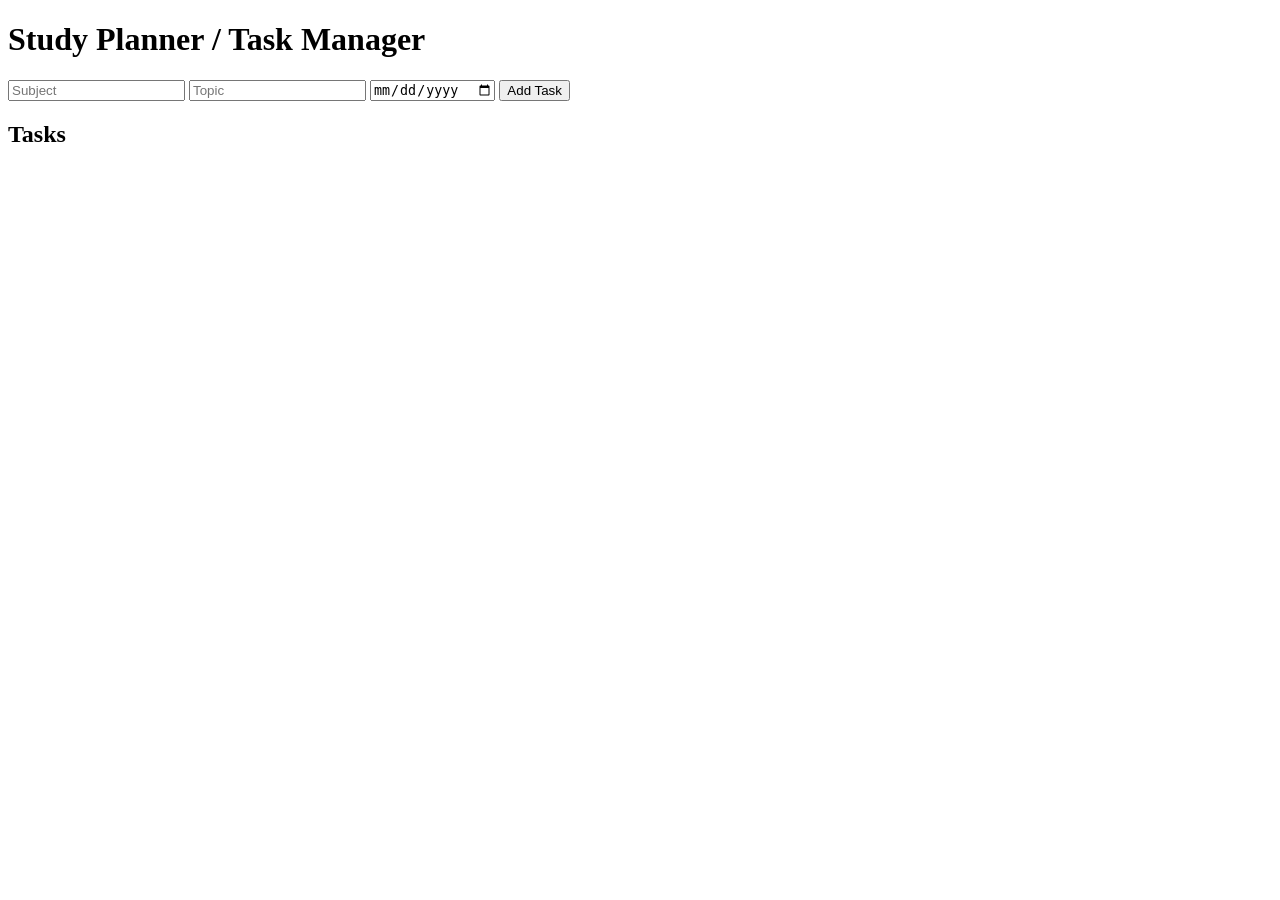
==== index.html @ a9ab7b7a "Create index.html" ====
<!DOCTYPE html>
<html lang="en">
<head>
    <meta charset="UTF-8">
    <meta name="viewport" content="width=device-width, initial-scale=1.0">
    <title>Study Planner</title>
    <link rel="stylesheet" href="style.css">
</head>
<body>

    <div class="container">
        <h1>Study Planner / Task Manager</h1>

        <div class="task-form">
            <input type="text" id="subject" placeholder="Subject">
            <input type="text" id="topic" placeholder="Topic">
            <input type="date" id="deadline">
            <button onclick="addTask()">Add Task</button>
        </div>

        <h2>Tasks</h2>
        <ul id="taskList"></ul>
    </div>

    <script src="script.js"></script>
</body>
</html>
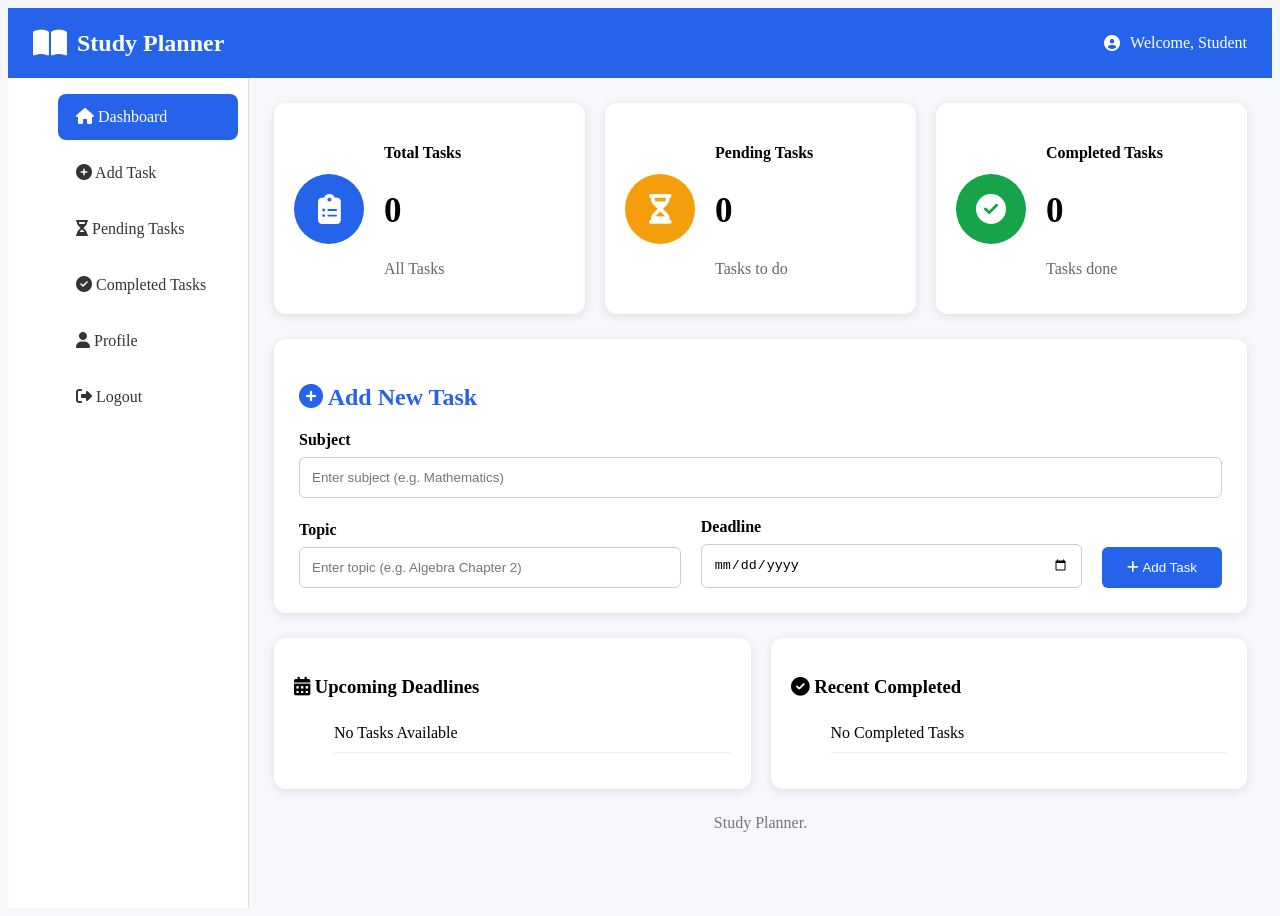
==== commit 2767431d: "Update index.html" ====
--- a/index.html
+++ b/index.html
@@ -1,27 +1,160 @@
 <!DOCTYPE html>
 <html lang="en">
+
 <head>
     <meta charset="UTF-8">
     <meta name="viewport" content="width=device-width, initial-scale=1.0">
-    <title>Study Planner</title>
+    <title>Study Planner Dashboard</title>
     <link rel="stylesheet" href="style.css">
+    <link rel="stylesheet"href="https://cdnjs.cloudflare.com/ajax/libs/font-awesome/6.5.2/css/all.min.css">
 </head>
 <body>
-
+    <!-- Header -->
+    <header class="header">
+        <div class="logo">
+            <i class="fa-solid fa-book-open"></i>
+            <h2>Study Planner</h2>
+        </div>
+        <div class="user">
+            <i class="fa-solid fa-circle-user"></i>
+            Welcome, Student
+        </div>
+    </header>
     <div class="container">
-        <h1>Study Planner / Task Manager</h1>
-
-        <div class="task-form">
-            <input type="text" id="subject" placeholder="Subject">
-            <input type="text" id="topic" placeholder="Topic">
-            <input type="date" id="deadline">
-            <button onclick="addTask()">Add Task</button>
-        </div>
-
-        <h2>Tasks</h2>
-        <ul id="taskList"></ul>
+        <!-- Sidebar -->
+        <aside class="sidebar">
+            <ul>
+                <li class="active">
+                    <a href="dashboard.html">
+                        <i class="fa-solid fa-house"></i>
+                        Dashboard
+                    </a>
+                </li>
+                <li>
+                    <a href="#task">
+                        <i class="fa-solid fa-circle-plus"></i>
+                        Add Task
+                    </a>
+                </li>
+                <li>
+                    <a href="pending.html">
+                        <i class="fa-solid fa-hourglass-half"></i>
+                        Pending Tasks
+                    </a>
+                </li>
+                <li>
+                    <a href="completed.html">
+                        <i class="fa-solid fa-circle-check"></i>
+                        Completed Tasks
+                    </a>
+                </li>
+                <li>
+                    <a href="profile.html">
+                        <i class="fa-solid fa-user"></i>
+                        Profile
+                    </a>
+                </li>
+                <li>
+                    <a href="index.html">
+                        <i class="fa-solid fa-right-from-bracket"></i>
+                        Logout
+                    </a>
+                </li>
+            </ul>
+        </aside>
+        <!-- Main Content -->
+        <main class="content">
+            <!-- Cards -->
+            <div class="cards">
+                <div class="card total">
+                    <div class="icon blue">
+                        <i class="fa-solid fa-clipboard-list"></i>
+                    </div>
+                    <div>
+                        <h4>Total Tasks</h4>
+                        <h2 id="totalTask">0</h2>
+                        <p>All Tasks</p>
+                    </div>
+                </div>
+                <div class="card pending">
+                    <div class="icon orange">
+                        <i class="fa-solid fa-hourglass-half"></i>
+                    </div>
+                    <div>
+                        <h4>Pending Tasks</h4>
+                        <h2 id="pendingTask">0</h2>
+                        <p>Tasks to do</p>
+                    </div>
+                </div>
+                <div class="card completed">
+                    <div class="icon green">
+                        <i class="fa-solid fa-circle-check"></i>
+                    </div>
+                    <div>
+                        <h4>Completed Tasks</h4>
+                        <h2 id="completedTask">0</h2>
+                        <p>Tasks done</p>
+                    </div>
+                </div>
+            </div>
+            <!-- Add Task -->
+            <section class="task-box" id="task">
+                <h2>
+                    <i class="fa-solid fa-circle-plus"></i>
+                    Add New Task
+                </h2>
+                <div class="task-form">
+                    <div class="input-group">
+                        <label>Subject</label>
+                        <input type="text"
+                            id="subject"
+                            placeholder="Enter subject (e.g. Mathematics)">
+                    </div>
+                    <div class="row">
+                        <div class="input-group">
+                            <label>Topic</label>
+                            <input type="text"
+                                id="topic"
+                                placeholder="Enter topic (e.g. Algebra Chapter 2)">
+                        </div>
+                        <div class="input-group">
+                            <label>Deadline</label>
+                            <input type="date"
+                                id="deadline">
+                        </div>
+                        <button onclick="addTask()">
+                            <i class="fa-solid fa-plus"></i>
+                            Add Task
+                        </button>
+                    </div>
+                </div>
+            </section>
+            <!-- Bottom -->
+            <div class="bottom">
+                <div class="box">
+                    <h3>
+                        <i class="fa-solid fa-calendar-days"></i>
+                        Upcoming Deadlines
+                    </h3>
+                    <ul id="deadlineList">
+                        <li>No Tasks Available</li>
+                    </ul>
+                </div>
+                <div class="box">
+                    <h3>
+                        <i class="fa-solid fa-circle-check"></i>
+                        Recent Completed
+                    </h3>
+                    <ul id="completedList">
+                        <li>No Completed Tasks</li>
+                    </ul>
+                </div>
+            </div>
+            <footer>
+               Study Planner.
+            </footer>
+        </main>
     </div>
-
     <script src="script.js"></script>
 </body>
 </html>
--- a/style.css
+++ b/style.css
@@ -0,0 +1,228 @@
+{
+    margin:0;
+    padding:0;
+    box-sizing:border-box;
+    font-family:Arial, Helvetica, sans-serif;
+}
+
+body
+{
+    background:#f5f7fb;
+}
+
+.header{
+    height:70px;
+    background:#2563eb;
+    color:white;
+    display:flex;
+    justify-content:space-between;
+    align-items:center;
+    padding:0 25px;
+}
+
+.container{
+    display:flex;
+}
+
+.sidebar{
+    width:240px;
+    min-width:240px;
+    height:calc(100vh - 70px);
+    background:#ffffff;
+    border-right:1px solid #ddd;
+}
+
+.sidebar ul{
+    list-style:none;
+}
+
+.sidebar ul li{
+    margin:10px;
+}
+
+.sidebar ul li a{
+    display:block;
+    padding:14px 18px;
+    text-decoration:none;
+    color:#333;
+    border-radius:8px;
+    font-size:16px;
+}
+
+.sidebar ul li.active a{
+    background:#2563eb;
+    color:white;
+}
+
+.sidebar ul li a:hover{
+    background:#2563eb;
+    color:white;
+}
+
+/* Content */
+
+.content{
+    flex:1;
+    padding:25px;
+}
+/* Dashboard Cards */
+
+.cards{
+    display:flex;
+    gap:20px;
+    margin-bottom:25px;
+}
+
+.card{
+    flex:1;
+    background:#fff;
+    border-radius:12px;
+    padding:20px;
+    display:flex;
+    align-items:center;
+    gap:20px;
+    box-shadow:0 2px 10px rgba(0,0,0,0.1);
+}
+
+.icon{
+    width:70px;
+    height:70px;
+    border-radius:50%;
+    display:flex;
+    justify-content:center;
+    align-items:center;
+    color:white;
+    font-size:30px;
+}
+
+.blue{
+    background:#2563eb;
+}
+
+.orange{
+    background:#f59e0b;
+}
+
+.green{
+    background:#16a34a;
+}
+
+.card h2{
+    font-size:35px;
+}
+
+.card p{
+    color:#666;
+}
+.task-box
+{
+  background:white;
+  padding:25px;
+   border-radius:12px;
+  box-shadow:0 2px 10px rgba(0,0,0,.1);
+  margin-bottom:25px;
+}
+.task-box h2{
+     color:#2563eb;
+      margin-bottom:20px;
+}
+
+.task-form{
+    display:flex;
+   flex-direction:column;
+    gap:20px;
+}
+
+.input-group{
+  display:flex;
+ flex-direction:column;
+}
+
+.input-group label{
+  margin-bottom:8px;
+  font-weight:bold;
+}
+
+.input-group input{
+    padding:12px;
+    border:1px solid #ccc;
+    border-radius:6px;
+}
+
+.row{
+    display:flex;
+    gap:20px;
+    align-items:end;
+}
+
+.row .input-group{
+    flex:1;
+}
+
+button{
+
+    background:#2563eb;
+    color:white;
+    border:none;
+    padding:13px 25px;
+    border-radius:6px;
+    cursor:pointer;
+
+}
+
+button:hover{
+
+    background:#1d4ed8;
+
+}
+.bottom{
+    display:flex;
+    gap:20px;
+    margin-top:20px;
+
+}
+
+.box{
+    flex:1;
+    background:white;
+    border-radius:12px;
+    padding:20px;
+    box-shadow:0 2px 10px rgba(0,0,0,.1);
+
+}
+
+.box h3{
+    margin-bottom:15px;
+}
+
+.box ul{
+  list-style:none;
+}
+
+.box li{
+ padding:10px 0;
+ border-bottom:1px solid #eee;
+
+}
+footer{
+ text-align:center;
+ margin-top:25px;
+ color:#777;
+
+}
+.logo{
+  display:flex;
+ align-items:center;
+ gap:10px;
+
+}
+
+.logo i{
+  font-size:30px;
+}
+
+.user{
+   display:flex;
+   align-items:center;
+   gap:10px;
+}
